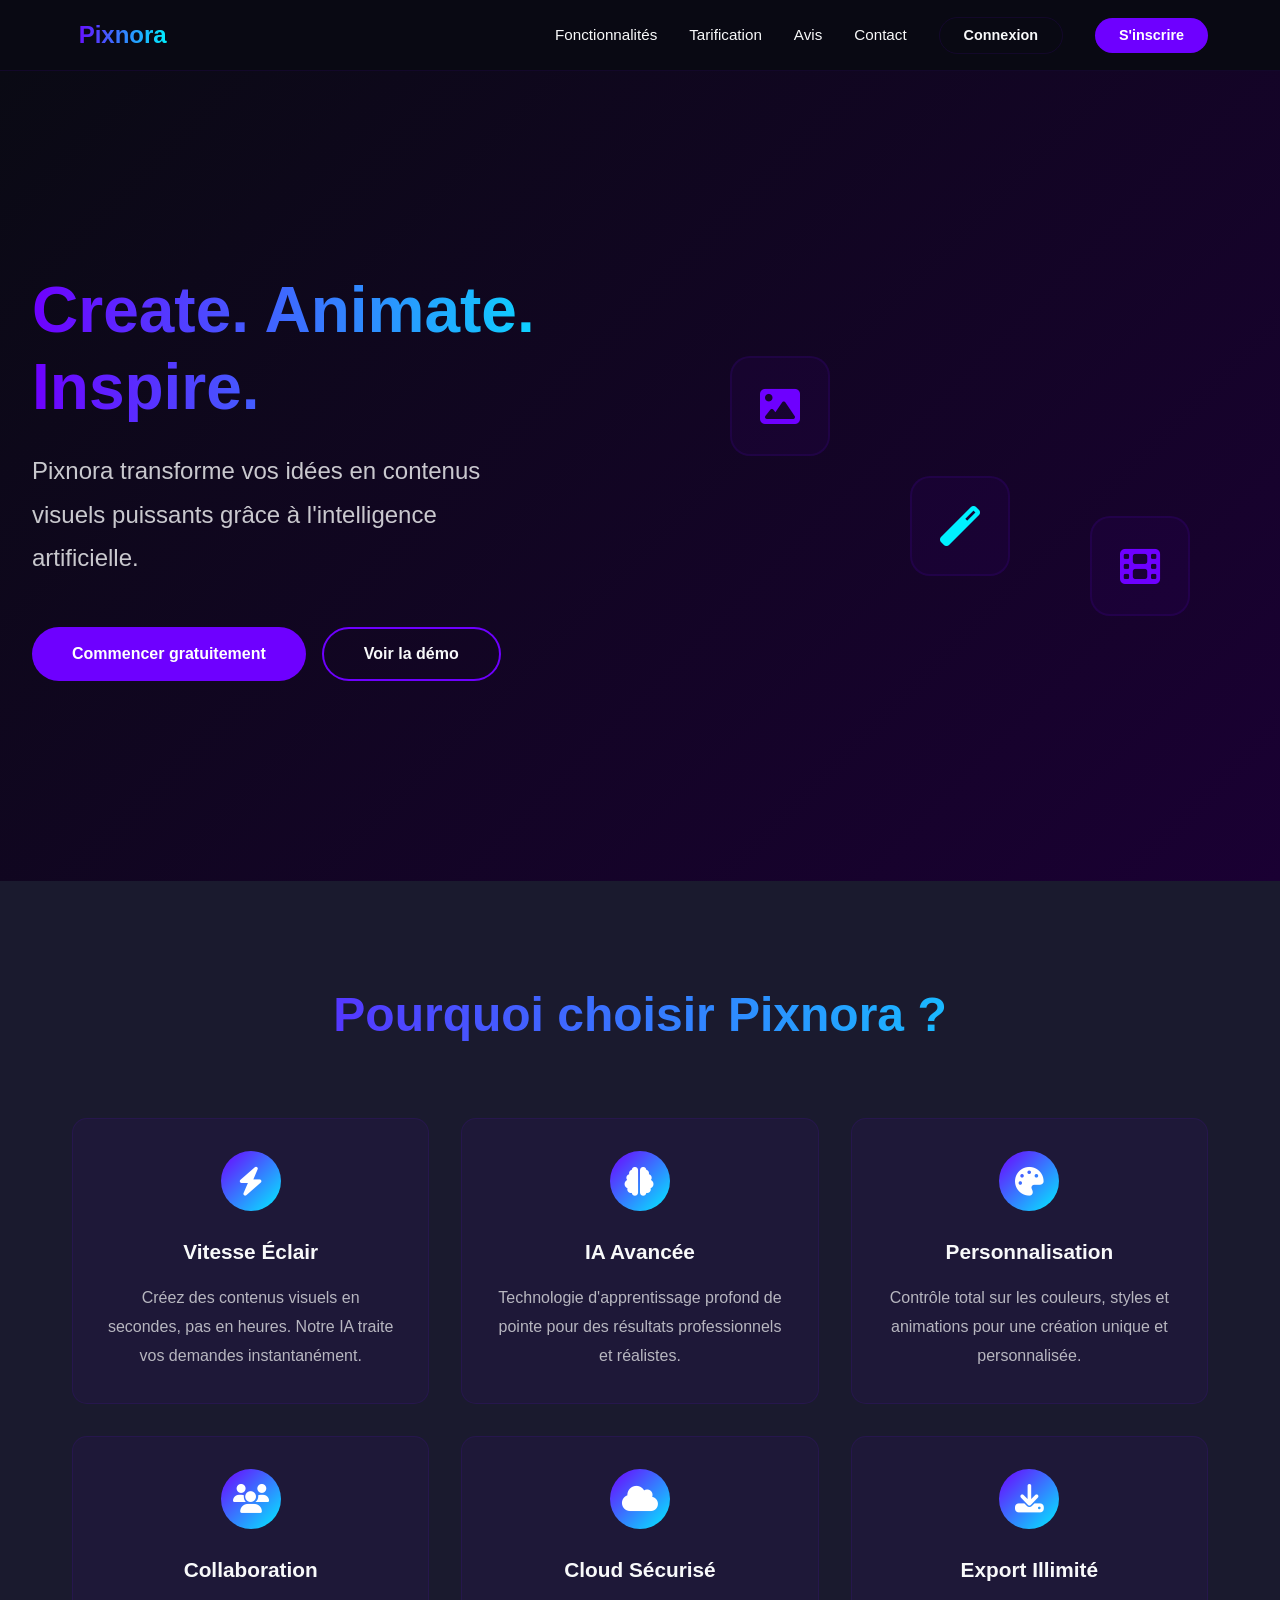
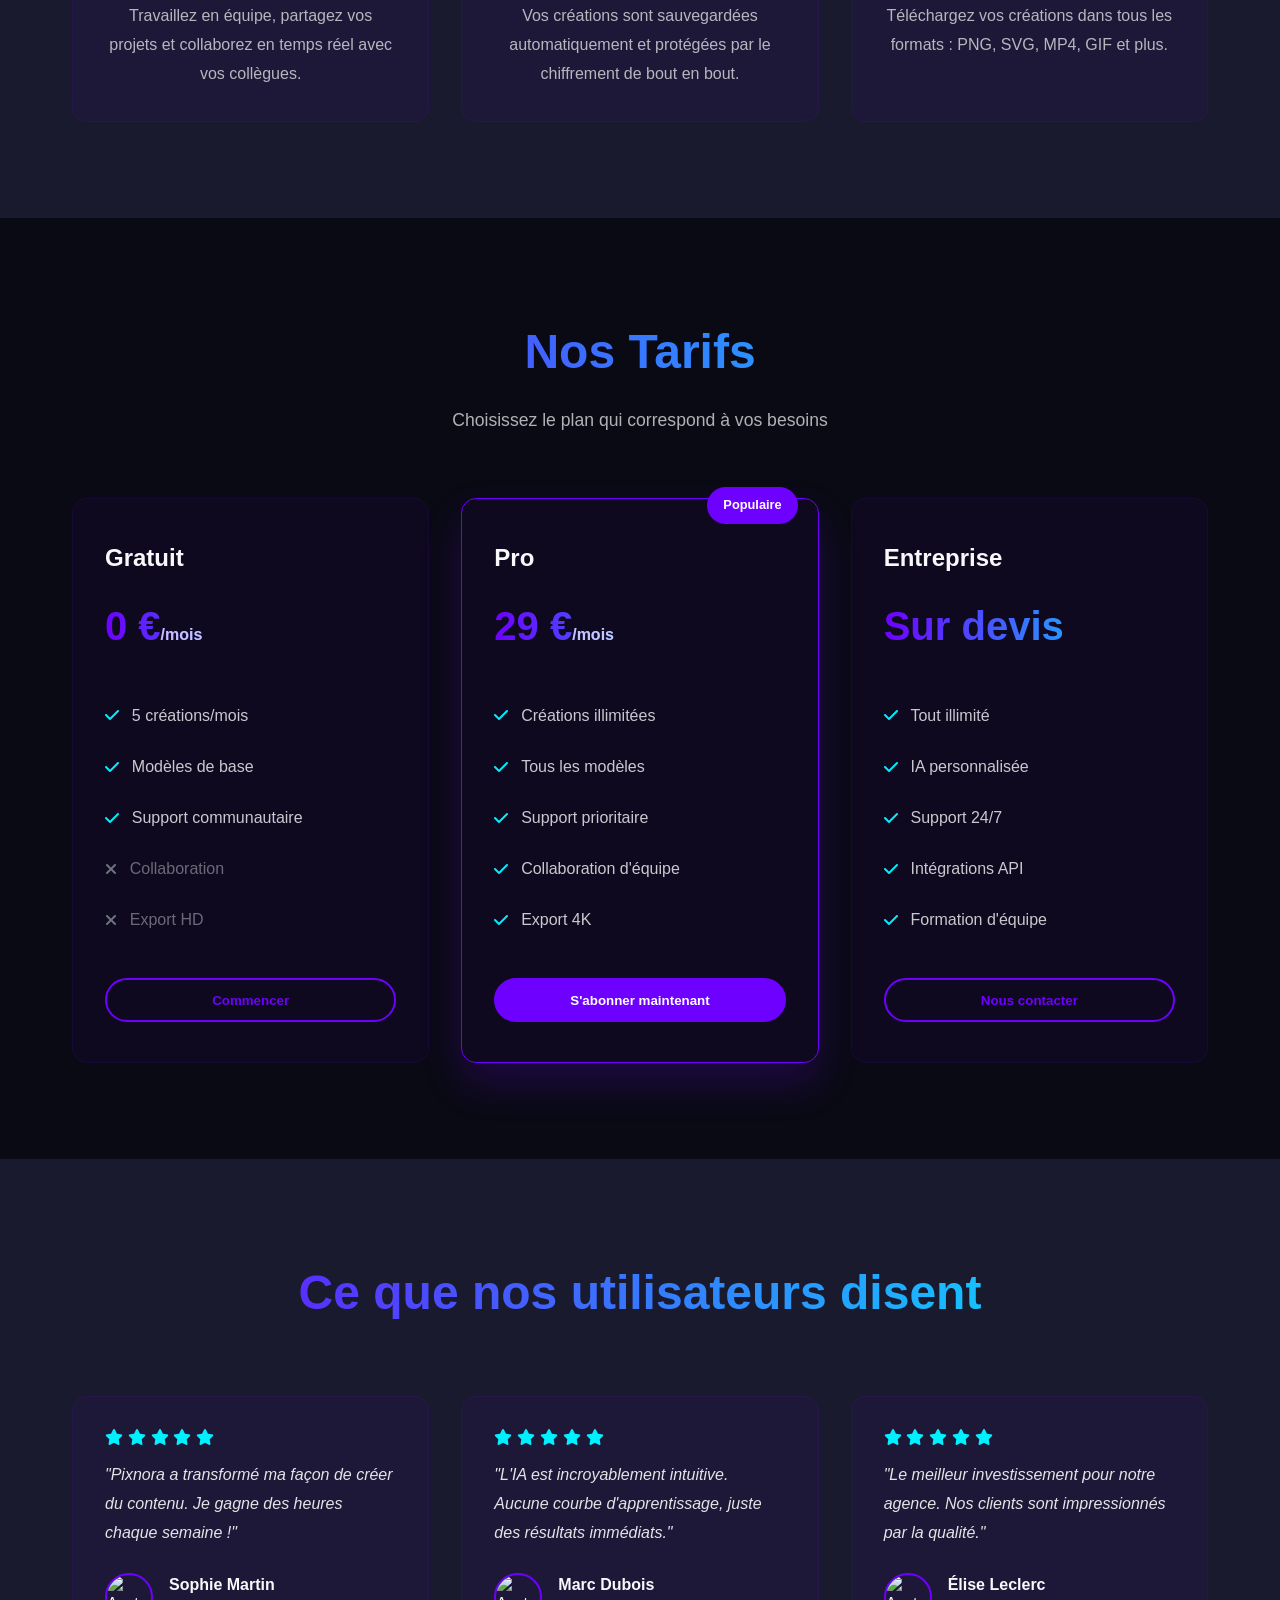
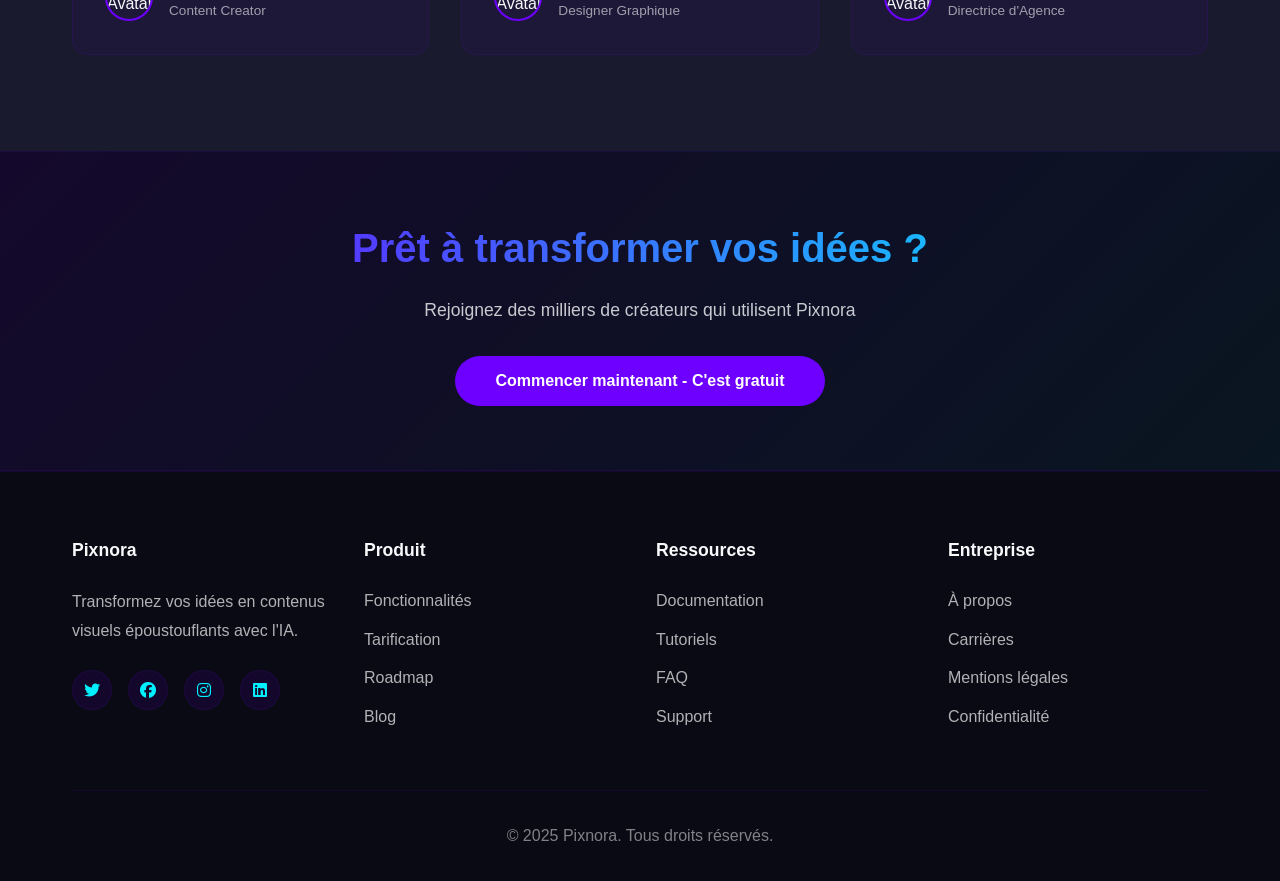
==== index.html @ b4a51927 "Initial commit: Pixnora landing page with full website" ====
<!DOCTYPE html>
<html lang="fr">
<head>
    <meta charset="UTF-8">
    <meta name="viewport" content="width=device-width, initial-scale=1.0">
    <title>Pixnora - Create. Animate. Inspire.</title>
    <link rel="stylesheet" href="styles.css">
    <link rel="stylesheet" href="https://cdnjs.cloudflare.com/ajax/libs/font-awesome/6.4.0/css/all.min.css">
</head>
<body>
    <!-- Navigation -->
    <nav class="navbar">
        <div class="nav-container">
            <div class="logo">
                <i class="fas fa-sparkles"></i> Pixnora
            </div>
            <div class="nav-menu" id="navMenu">
                <a href="#features" class="nav-link">Fonctionnalités</a>
                <a href="#pricing" class="nav-link">Tarification</a>
                <a href="#testimonials" class="nav-link">Avis</a>
                <a href="#contact" class="nav-link">Contact</a>
                <button class="nav-btn login-btn">Connexion</button>
                <button class="nav-btn signup-btn">S'inscrire</button>
            </div>
            <div class="hamburger" id="hamburger">
                <span></span>
                <span></span>
                <span></span>
            </div>
        </div>
    </nav>

    <!-- Hero Section -->
    <section class="hero">
        <div class="hero-content">
            <h1 class="hero-title">Create. Animate. Inspire.</h1>
            <p class="hero-subtitle">Pixnora transforme vos idées en contenus visuels puissants grâce à l'intelligence artificielle.</p>
            <div class="hero-buttons">
                <button class="cta-button primary-btn">Commencer gratuitement</button>
                <button class="cta-button secondary-btn">Voir la démo</button>
            </div>
        </div>
        <div class="hero-visual">
            <div class="floating-card card-1">
                <i class="fas fa-image"></i>
            </div>
            <div class="floating-card card-2">
                <i class="fas fa-magic"></i>
            </div>
            <div class="floating-card card-3">
                <i class="fas fa-film"></i>
            </div>
        </div>
    </section>

    <!-- Features Section -->
    <section class="features" id="features">
        <div class="container">
            <h2 class="section-title">Pourquoi choisir Pixnora ?</h2>
            <div class="features-grid">
                <div class="feature-card">
                    <div class="feature-icon">
                        <i class="fas fa-bolt"></i>
                    </div>
                    <h3>Vitesse Éclair</h3>
                    <p>Créez des contenus visuels en secondes, pas en heures. Notre IA traite vos demandes instantanément.</p>
                </div>
                <div class="feature-card">
                    <div class="feature-icon">
                        <i class="fas fa-brain"></i>
                    </div>
                    <h3>IA Avancée</h3>
                    <p>Technologie d'apprentissage profond de pointe pour des résultats professionnels et réalistes.</p>
                </div>
                <div class="feature-card">
                    <div class="feature-icon">
                        <i class="fas fa-palette"></i>
                    </div>
                    <h3>Personnalisation</h3>
                    <p>Contrôle total sur les couleurs, styles et animations pour une création unique et personnalisée.</p>
                </div>
                <div class="feature-card">
                    <div class="feature-icon">
                        <i class="fas fa-users"></i>
                    </div>
                    <h3>Collaboration</h3>
                    <p>Travaillez en équipe, partagez vos projets et collaborez en temps réel avec vos collègues.</p>
                </div>
                <div class="feature-card">
                    <div class="feature-icon">
                        <i class="fas fa-cloud"></i>
                    </div>
                    <h3>Cloud Sécurisé</h3>
                    <p>Vos créations sont sauvegardées automatiquement et protégées par le chiffrement de bout en bout.</p>
                </div>
                <div class="feature-card">
                    <div class="feature-icon">
                        <i class="fas fa-download"></i>
                    </div>
                    <h3>Export Illimité</h3>
                    <p>Téléchargez vos créations dans tous les formats : PNG, SVG, MP4, GIF et plus.</p>
                </div>
            </div>
        </div>
    </section>

    <!-- Pricing Section -->
    <section class="pricing" id="pricing">
        <div class="container">
            <h2 class="section-title">Nos Tarifs</h2>
            <p class="pricing-subtitle">Choisissez le plan qui correspond à vos besoins</p>
            <div class="pricing-grid">
                <div class="pricing-card">
                    <h3>Gratuit</h3>
                    <div class="price">0 €<span>/mois</span></div>
                    <ul class="pricing-features">
                        <li><i class="fas fa-check"></i> 5 créations/mois</li>
                        <li><i class="fas fa-check"></i> Modèles de base</li>
                        <li><i class="fas fa-check"></i> Support communautaire</li>
                        <li class="disabled"><i class="fas fa-times"></i> Collaboration</li>
                        <li class="disabled"><i class="fas fa-times"></i> Export HD</li>
                    </ul>
                    <button class="pricing-btn">Commencer</button>
                </div>
                <div class="pricing-card featured">
                    <div class="badge">Populaire</div>
                    <h3>Pro</h3>
                    <div class="price">29 €<span>/mois</span></div>
                    <ul class="pricing-features">
                        <li><i class="fas fa-check"></i> Créations illimitées</li>
                        <li><i class="fas fa-check"></i> Tous les modèles</li>
                        <li><i class="fas fa-check"></i> Support prioritaire</li>
                        <li><i class="fas fa-check"></i> Collaboration d'équipe</li>
                        <li><i class="fas fa-check"></i> Export 4K</li>
                    </ul>
                    <button class="pricing-btn primary-btn">S'abonner maintenant</button>
                </div>
                <div class="pricing-card">
                    <h3>Entreprise</h3>
                    <div class="price">Sur devis</div>
                    <ul class="pricing-features">
                        <li><i class="fas fa-check"></i> Tout illimité</li>
                        <li><i class="fas fa-check"></i> IA personnalisée</li>
                        <li><i class="fas fa-check"></i> Support 24/7</li>
                        <li><i class="fas fa-check"></i> Intégrations API</li>
                        <li><i class="fas fa-check"></i> Formation d'équipe</li>
                    </ul>
                    <button class="pricing-btn">Nous contacter</button>
                </div>
            </div>
        </div>
    </section>

    <!-- Testimonials Section -->
    <section class="testimonials" id="testimonials">
        <div class="container">
            <h2 class="section-title">Ce que nos utilisateurs disent</h2>
            <div class="testimonials-grid">
                <div class="testimonial-card">
                    <div class="stars">
                        <i class="fas fa-star"></i>
                        <i class="fas fa-star"></i>
                        <i class="fas fa-star"></i>
                        <i class="fas fa-star"></i>
                        <i class="fas fa-star"></i>
                    </div>
                    <p class="testimonial-text">"Pixnora a transformé ma façon de créer du contenu. Je gagne des heures chaque semaine !"</p>
                    <div class="testimonial-author">
                        <img src="https://i.pravatar.cc/48?img=1" alt="Avatar">
                        <div>
                            <p class="author-name">Sophie Martin</p>
                            <p class="author-role">Content Creator</p>
                        </div>
                    </div>
                </div>
                <div class="testimonial-card">
                    <div class="stars">
                        <i class="fas fa-star"></i>
                        <i class="fas fa-star"></i>
                        <i class="fas fa-star"></i>
                        <i class="fas fa-star"></i>
                        <i class="fas fa-star"></i>
                    </div>
                    <p class="testimonial-text">"L'IA est incroyablement intuitive. Aucune courbe d'apprentissage, juste des résultats immédiats."</p>
                    <div class="testimonial-author">
                        <img src="https://i.pravatar.cc/48?img=2" alt="Avatar">
                        <div>
                            <p class="author-name">Marc Dubois</p>
                            <p class="author-role">Designer Graphique</p>
                        </div>
                    </div>
                </div>
                <div class="testimonial-card">
                    <div class="stars">
                        <i class="fas fa-star"></i>
                        <i class="fas fa-star"></i>
                        <i class="fas fa-star"></i>
                        <i class="fas fa-star"></i>
                        <i class="fas fa-star"></i>
                    </div>
                    <p class="testimonial-text">"Le meilleur investissement pour notre agence. Nos clients sont impressionnés par la qualité."</p>
                    <div class="testimonial-author">
                        <img src="https://i.pravatar.cc/48?img=3" alt="Avatar">
                        <div>
                            <p class="author-name">Élise Leclerc</p>
                            <p class="author-role">Directrice d'Agence</p>
                        </div>
                    </div>
                </div>
            </div>
        </div>
    </section>

    <!-- CTA Section -->
    <section class="cta-section">
        <div class="container">
            <h2>Prêt à transformer vos idées ?</h2>
            <p>Rejoignez des milliers de créateurs qui utilisent Pixnora</p>
            <button class="cta-button primary-btn">Commencer maintenant - C'est gratuit</button>
        </div>
    </section>

    <!-- Footer -->
    <footer class="footer" id="contact">
        <div class="container">
            <div class="footer-grid">
                <div class="footer-section">
                    <h4>Pixnora</h4>
                    <p>Transformez vos idées en contenus visuels époustouflants avec l'IA.</p>
                    <div class="social-links">
                        <a href="#"><i class="fab fa-twitter"></i></a>
                        <a href="#"><i class="fab fa-facebook"></i></a>
                        <a href="#"><i class="fab fa-instagram"></i></a>
                        <a href="#"><i class="fab fa-linkedin"></i></a>
                    </div>
                </div>
                <div class="footer-section">
                    <h4>Produit</h4>
                    <ul>
                        <li><a href="#">Fonctionnalités</a></li>
                        <li><a href="#">Tarification</a></li>
                        <li><a href="#">Roadmap</a></li>
                        <li><a href="#">Blog</a></li>
                    </ul>
                </div>
                <div class="footer-section">
                    <h4>Ressources</h4>
                    <ul>
                        <li><a href="#">Documentation</a></li>
                        <li><a href="#">Tutoriels</a></li>
                        <li><a href="#">FAQ</a></li>
                        <li><a href="#">Support</a></li>
                    </ul>
                </div>
                <div class="footer-section">
                    <h4>Entreprise</h4>
                    <ul>
                        <li><a href="#">À propos</a></li>
                        <li><a href="#">Carrières</a></li>
                        <li><a href="#">Mentions légales</a></li>
                        <li><a href="#">Confidentialité</a></li>
                    </ul>
                </div>
            </div>
            <div class="footer-bottom">
                <p>&copy; 2025 Pixnora. Tous droits réservés.</p>
            </div>
        </div>
    </footer>

    <script src="script.js"></script>
</body>
</html>
---- styles.css ----
:root {
    --primary: #6e00ff;
    --secondary: #00f0ff;
    --dark: #0a0a14;
    --dark-light: #1a1a2e;
    --light: #f8f9fa;
    --gray: #6c757d;
    --border: rgba(110, 0, 255, 0.1);
    --transition: all 0.3s ease;
}

* {
    margin: 0;
    padding: 0;
    box-sizing: border-box;
}

body {
    font-family: 'Inter', -apple-system, BlinkMacSystemFont, 'Segoe UI', sans-serif;
    background-color: var(--dark);
    color: var(--light);
    line-height: 1.6;
    overflow-x: hidden;
}

.container {
    max-width: 1200px;
    margin: 0 auto;
    padding: 0 2rem;
}

/* Navigation */
.navbar {
    background: rgba(10, 10, 20, 0.95);
    backdrop-filter: blur(10px);
    border-bottom: 1px solid var(--border);
    position: sticky;
    top: 0;
    z-index: 1000;
    padding: 1rem 0;
}

.nav-container {
    max-width: 1200px;
    margin: 0 auto;
    padding: 0 2rem;
    display: flex;
    justify-content: space-between;
    align-items: center;
}

.logo {
    font-size: 1.5rem;
    font-weight: 700;
    background: linear-gradient(90deg, var(--primary), var(--secondary));
    -webkit-background-clip: text;
    background-clip: text;
    color: transparent;
    cursor: pointer;
}

.nav-menu {
    display: flex;
    gap: 2rem;
    align-items: center;
}

.nav-link {
    color: var(--light);
    text-decoration: none;
    transition: var(--transition);
    font-size: 0.95rem;
}

.nav-link:hover {
    color: var(--secondary);
}

.nav-btn {
    padding: 0.6rem 1.5rem;
    border: none;
    border-radius: 25px;
    font-weight: 600;
    cursor: pointer;
    transition: var(--transition);
    font-size: 0.9rem;
}

.login-btn {
    background: transparent;
    color: var(--light);
    border: 1px solid var(--border);
}

.login-btn:hover {
    border-color: var(--primary);
    color: var(--primary);
}

.signup-btn {
    background: var(--primary);
    color: white;
}

.signup-btn:hover {
    transform: translateY(-2px);
    box-shadow: 0 5px 15px rgba(110, 0, 255, 0.3);
}

.hamburger {
    display: none;
    flex-direction: column;
    cursor: pointer;
}

.hamburger span {
    width: 25px;
    height: 3px;
    background: var(--light);
    margin: 5px 0;
    transition: var(--transition);
    border-radius: 2px;
}

/* Hero Section */
.hero {
    background: linear-gradient(135deg, var(--dark) 0%, #1a0033 100%);
    padding: 8rem 2rem;
    display: flex;
    align-items: center;
    justify-content: space-between;
    gap: 4rem;
    min-height: 90vh;
    position: relative;
    overflow: hidden;
}

.hero-content {
    flex: 1;
    z-index: 10;
}

.hero-title {
    font-size: clamp(2.5rem, 8vw, 4rem);
    background: linear-gradient(90deg, var(--primary), var(--secondary));
    -webkit-background-clip: text;
    background-clip: text;
    color: transparent;
    margin-bottom: 1.5rem;
    font-weight: 800;
    line-height: 1.2;
}

.hero-subtitle {
    font-size: clamp(1.1rem, 2vw, 1.5rem);
    color: rgba(248, 249, 250, 0.8);
    max-width: 500px;
    margin-bottom: 3rem;
    line-height: 1.8;
}

.hero-buttons {
    display: flex;
    gap: 1rem;
    flex-wrap: wrap;
}

.cta-button {
    padding: 1rem 2.5rem;
    font-size: 1rem;
    border-radius: 50px;
    cursor: pointer;
    font-weight: 600;
    transition: var(--transition);
    border: none;
    white-space: nowrap;
}

.primary-btn {
    background: var(--primary);
    color: white;
}

.primary-btn:hover {
    transform: translateY(-3px);
    box-shadow: 0 10px 30px rgba(110, 0, 255, 0.4);
}

.secondary-btn {
    background: transparent;
    color: var(--light);
    border: 2px solid var(--primary);
}

.secondary-btn:hover {
    background: var(--primary);
    transform: translateY(-3px);
}

.hero-visual {
    flex: 1;
    position: relative;
    height: 400px;
    display: flex;
    align-items: center;
    justify-content: center;
}

.floating-card {
    position: absolute;
    width: 100px;
    height: 100px;
    border: 2px solid var(--border);
    border-radius: 20px;
    display: flex;
    align-items: center;
    justify-content: center;
    font-size: 2.5rem;
    background: rgba(110, 0, 255, 0.05);
    animation: float 4s ease-in-out infinite;
}

.card-1 {
    color: var(--primary);
    animation-delay: 0s;
    top: 20%;
    left: 10%;
}

.card-2 {
    color: var(--secondary);
    animation-delay: 1s;
    top: 50%;
    left: 50%;
    transform: translateX(-50%);
}

.card-3 {
    color: var(--primary);
    animation-delay: 2s;
    top: 60%;
    right: 10%;
}

@keyframes float {
    0%, 100% { transform: translateY(0px); }
    50% { transform: translateY(-20px); }
}

/* Features Section */
.features {
    padding: 6rem 2rem;
    background: var(--dark-light);
}

.section-title {
    font-size: clamp(2rem, 5vw, 3rem);
    text-align: center;
    margin-bottom: 1rem;
    background: linear-gradient(90deg, var(--primary), var(--secondary));
    -webkit-background-clip: text;
    background-clip: text;
    color: transparent;
    font-weight: 700;
}

.features-grid {
    display: grid;
    grid-template-columns: repeat(auto-fit, minmax(300px, 1fr));
    gap: 2rem;
    margin-top: 4rem;
}

.feature-card {
    background: rgba(110, 0, 255, 0.05);
    border: 1px solid var(--border);
    padding: 2rem;
    border-radius: 15px;
    transition: var(--transition);
    text-align: center;
}

.feature-card:hover {
    border-color: var(--primary);
    transform: translateY(-5px);
    box-shadow: 0 10px 30px rgba(110, 0, 255, 0.1);
}

.feature-icon {
    width: 60px;
    height: 60px;
    background: linear-gradient(135deg, var(--primary), var(--secondary));
    border-radius: 50%;
    display: flex;
    align-items: center;
    justify-content: center;
    font-size: 1.8rem;
    color: white;
    margin: 0 auto 1.5rem;
}

.feature-card h3 {
    font-size: 1.3rem;
    margin-bottom: 1rem;
    color: var(--light);
}

.feature-card p {
    color: rgba(248, 249, 250, 0.7);
    line-height: 1.8;
}

/* Pricing Section */
.pricing {
    padding: 6rem 2rem;
    background: var(--dark);
}

.pricing-subtitle {
    text-align: center;
    color: rgba(248, 249, 250, 0.7);
    font-size: 1.1rem;
    margin-bottom: 4rem;
}

.pricing-grid {
    display: grid;
    grid-template-columns: repeat(auto-fit, minmax(300px, 1fr));
    gap: 2rem;
    margin-top: 4rem;
}

.pricing-card {
    background: rgba(110, 0, 255, 0.05);
    border: 1px solid var(--border);
    padding: 2.5rem 2rem;
    border-radius: 15px;
    transition: var(--transition);
    position: relative;
    display: flex;
    flex-direction: column;
}

.pricing-card.featured {
    border-color: var(--primary);
    transform: scale(1.05);
    box-shadow: 0 20px 40px rgba(110, 0, 255, 0.2);
}

.badge {
    position: absolute;
    top: -12px;
    right: 20px;
    background: var(--primary);
    color: white;
    padding: 0.5rem 1rem;
    border-radius: 20px;
    font-size: 0.8rem;
    font-weight: 600;
}

.pricing-card h3 {
    font-size: 1.5rem;
    margin-bottom: 1rem;
    color: var(--light);
}

.price {
    font-size: 2.5rem;
    font-weight: 700;
    background: linear-gradient(90deg, var(--primary), var(--secondary));
    -webkit-background-clip: text;
    background-clip: text;
    color: transparent;
    margin-bottom: 2rem;
}

.price span {
    font-size: 1rem;
    color: rgba(248, 249, 250, 0.7);
}

.pricing-features {
    list-style: none;
    margin-bottom: 2rem;
    flex-grow: 1;
}

.pricing-features li {
    padding: 0.8rem 0;
    color: rgba(248, 249, 250, 0.8);
    display: flex;
    align-items: center;
    gap: 0.8rem;
}

.pricing-features li i {
    color: var(--secondary);
}

.pricing-features li.disabled {
    color: rgba(248, 249, 250, 0.4);
}

.pricing-features li.disabled i {
    color: var(--gray);
}

.pricing-btn {
    padding: 0.8rem 2rem;
    border: 2px solid var(--primary);
    background: transparent;
    color: var(--primary);
    border-radius: 50px;
    font-weight: 600;
    cursor: pointer;
    transition: var(--transition);
}

.pricing-btn:hover {
    background: var(--primary);
    color: white;
}

.pricing-card.featured .pricing-btn {
    background: var(--primary);
    color: white;
    border-color: var(--primary);
}

.pricing-card.featured .pricing-btn:hover {
    box-shadow: 0 10px 30px rgba(110, 0, 255, 0.4);
}

/* Testimonials Section */
.testimonials {
    padding: 6rem 2rem;
    background: var(--dark-light);
}

.testimonials-grid {
    display: grid;
    grid-template-columns: repeat(auto-fit, minmax(300px, 1fr));
    gap: 2rem;
    margin-top: 4rem;
}

.testimonial-card {
    background: rgba(110, 0, 255, 0.05);
    border: 1px solid var(--border);
    padding: 2rem;
    border-radius: 15px;
    transition: var(--transition);
}

.testimonial-card:hover {
    border-color: var(--primary);
    transform: translateY(-5px);
}

.stars {
    display: flex;
    gap: 0.3rem;
    margin-bottom: 1rem;
    color: var(--secondary);
}

.testimonial-text {
    color: rgba(248, 249, 250, 0.9);
    font-size: 1rem;
    margin-bottom: 1.5rem;
    font-style: italic;
    line-height: 1.8;
}

.testimonial-author {
    display: flex;
    align-items: center;
    gap: 1rem;
}

.testimonial-author img {
    width: 48px;
    height: 48px;
    border-radius: 50%;
    border: 2px solid var(--primary);
}

.author-name {
    font-weight: 600;
    color: var(--light);
    margin-bottom: 0.2rem;
}

.author-role {
    font-size: 0.85rem;
    color: rgba(248, 249, 250, 0.6);
}

/* CTA Section */
.cta-section {
    padding: 4rem 2rem;
    background: linear-gradient(135deg, rgba(110, 0, 255, 0.1), rgba(0, 240, 255, 0.05));
    border-top: 1px solid var(--border);
    border-bottom: 1px solid var(--border);
    text-align: center;
}

.cta-section h2 {
    font-size: 2.5rem;
    margin-bottom: 1rem;
    background: linear-gradient(90deg, var(--primary), var(--secondary));
    -webkit-background-clip: text;
    background-clip: text;
    color: transparent;
}

.cta-section p {
    font-size: 1.1rem;
    color: rgba(248, 249, 250, 0.8);
    margin-bottom: 2rem;
}

/* Footer */
.footer {
    background: rgba(10, 10, 20, 0.5);
    border-top: 1px solid var(--border);
    padding: 4rem 2rem 2rem;
}

.footer-grid {
    display: grid;
    grid-template-columns: repeat(auto-fit, minmax(250px, 1fr));
    gap: 2rem;
    margin-bottom: 3rem;
}

.footer-section h4 {
    font-size: 1.1rem;
    margin-bottom: 1.5rem;
    color: var(--light);
}

.footer-section p {
    color: rgba(248, 249, 250, 0.7);
    line-height: 1.8;
    margin-bottom: 1rem;
}

.footer-section ul {
    list-style: none;
}

.footer-section ul li {
    margin-bottom: 0.8rem;
}

.footer-section a {
    color: rgba(248, 249, 250, 0.7);
    text-decoration: none;
    transition: var(--transition);
}

.footer-section a:hover {
    color: var(--secondary);
}

.social-links {
    display: flex;
    gap: 1rem;
    margin-top: 1.5rem;
}

.social-links a {
    width: 40px;
    height: 40px;
    background: rgba(110, 0, 255, 0.1);
    border: 1px solid var(--border);
    border-radius: 50%;
    display: flex;
    align-items: center;
    justify-content: center;
    color: var(--secondary);
}

.social-links a:hover {
    background: var(--primary);
    color: white;
    border-color: var(--primary);
}

.footer-bottom {
    padding-top: 2rem;
    border-top: 1px solid var(--border);
    text-align: center;
    color: rgba(248, 249, 250, 0.5);
}

/* Responsive Design */
@media (max-width: 768px) {
    .nav-menu {
        position: absolute;
        top: 70px;
        left: 0;
        flex-direction: column;
        background: rgba(10, 10, 20, 0.98);
        width: 100%;
        text-align: center;
        display: none;
        gap: 1rem;
        padding: 2rem 0;
        border-bottom: 1px solid var(--border);
    }

    .nav-menu.active {
        display: flex;
    }

    .hamburger {
        display: flex;
    }

    .hero {
        flex-direction: column;
        padding: 4rem 2rem;
        gap: 2rem;
    }

    .hero-visual {
        display: none;
    }

    .hero-title {
        font-size: 2rem;
    }

    .hero-subtitle {
        font-size: 1rem;
    }

    .hero-buttons {
        flex-direction: column;
    }

    .cta-button {
        width: 100%;
    }

    .features-grid,
    .pricing-grid,
    .testimonials-grid {
        grid-template-columns: 1fr;
    }

    .pricing-card.featured {
        transform: scale(1);
    }

    .section-title {
        font-size: 1.8rem;
    }

    .cta-section h2 {
        font-size: 1.8rem;
    }
}

@media (max-width: 480px) {
    .nav-menu {
        gap: 0.5rem;
        padding: 1rem 0;
    }

    .nav-link {
        font-size: 0.85rem;
    }

    .nav-btn {
        padding: 0.5rem 1rem;
        font-size: 0.8rem;
    }

    .hero {
        padding: 3rem 1.5rem;
    }

    .hero-title {
        font-size: 1.5rem;
    }

    .hero-subtitle {
        font-size: 0.9rem;
    }

    .cta-button {
        padding: 0.8rem 1.5rem;
        font-size: 0.9rem;
    }

    .section-title {
        font-size: 1.5rem;
    }

    .feature-card,
    .pricing-card,
    .testimonial-card {
        padding: 1.5rem;
    }
}
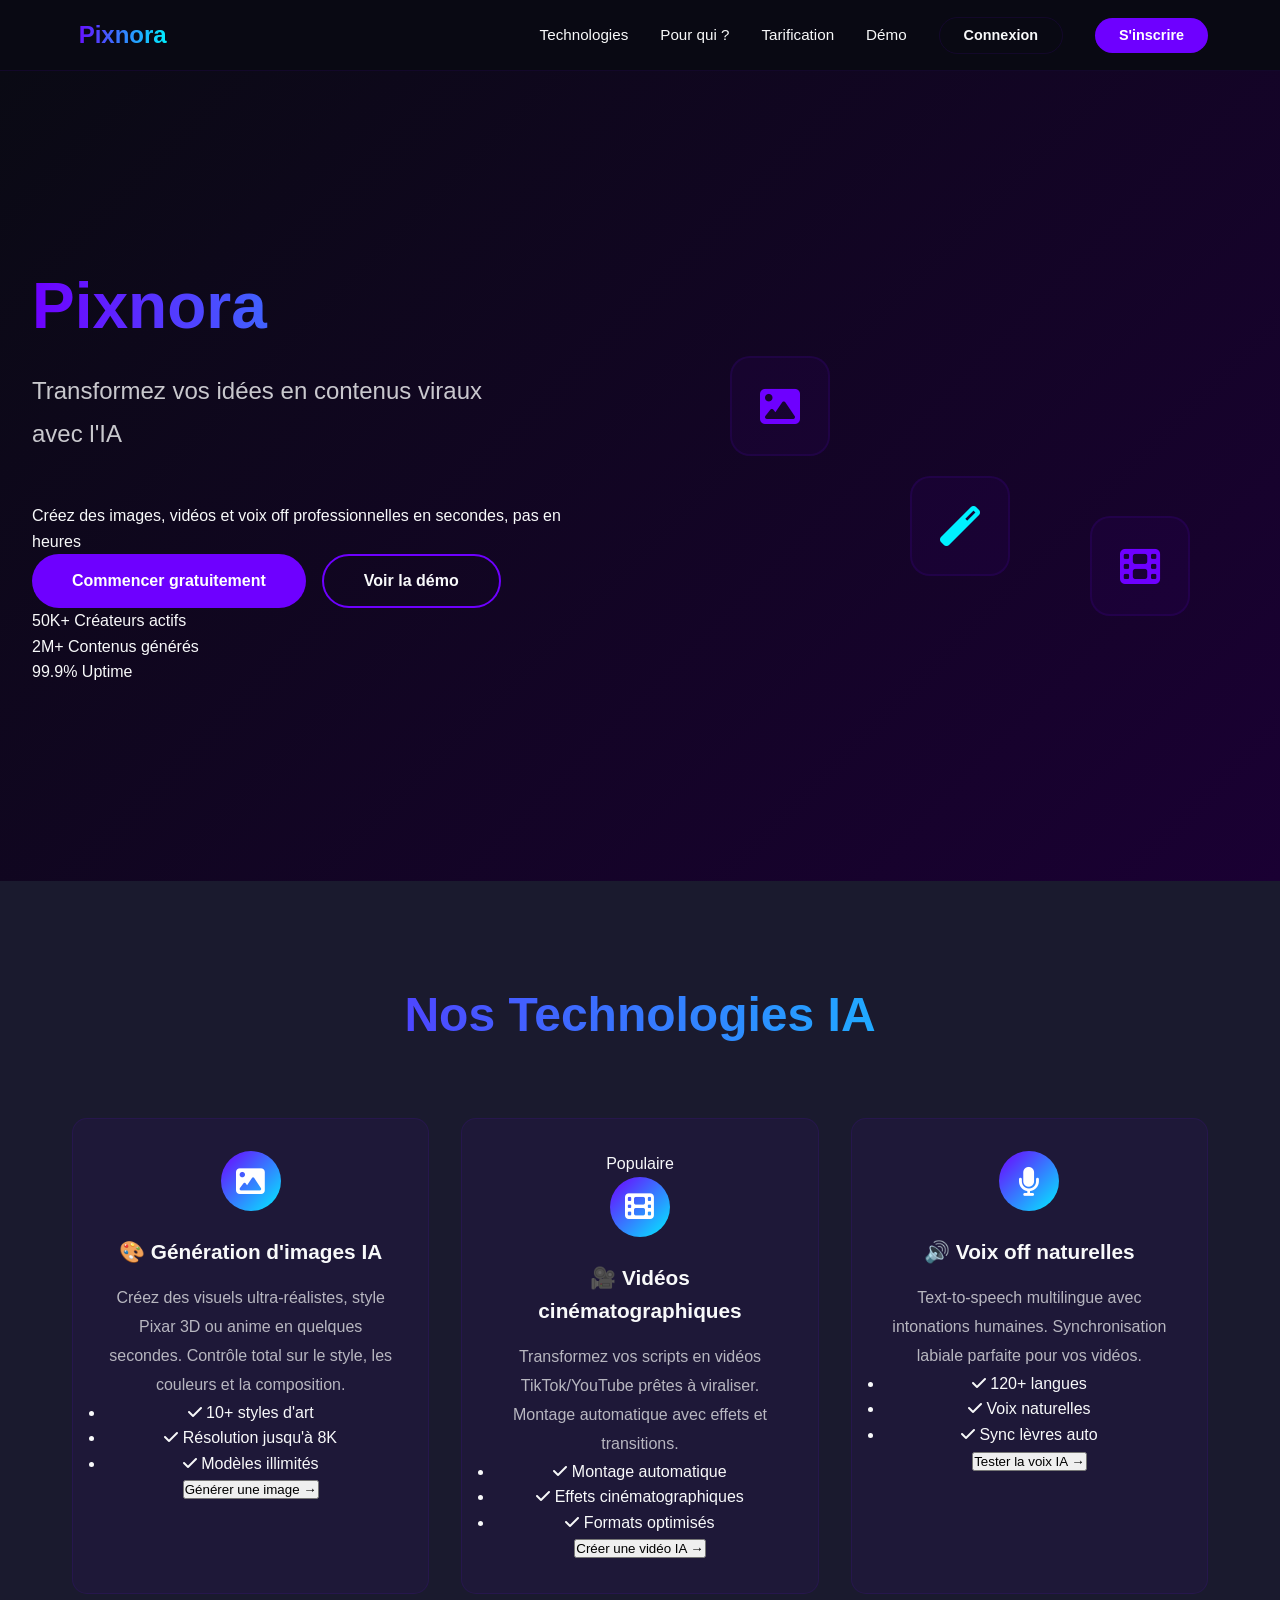
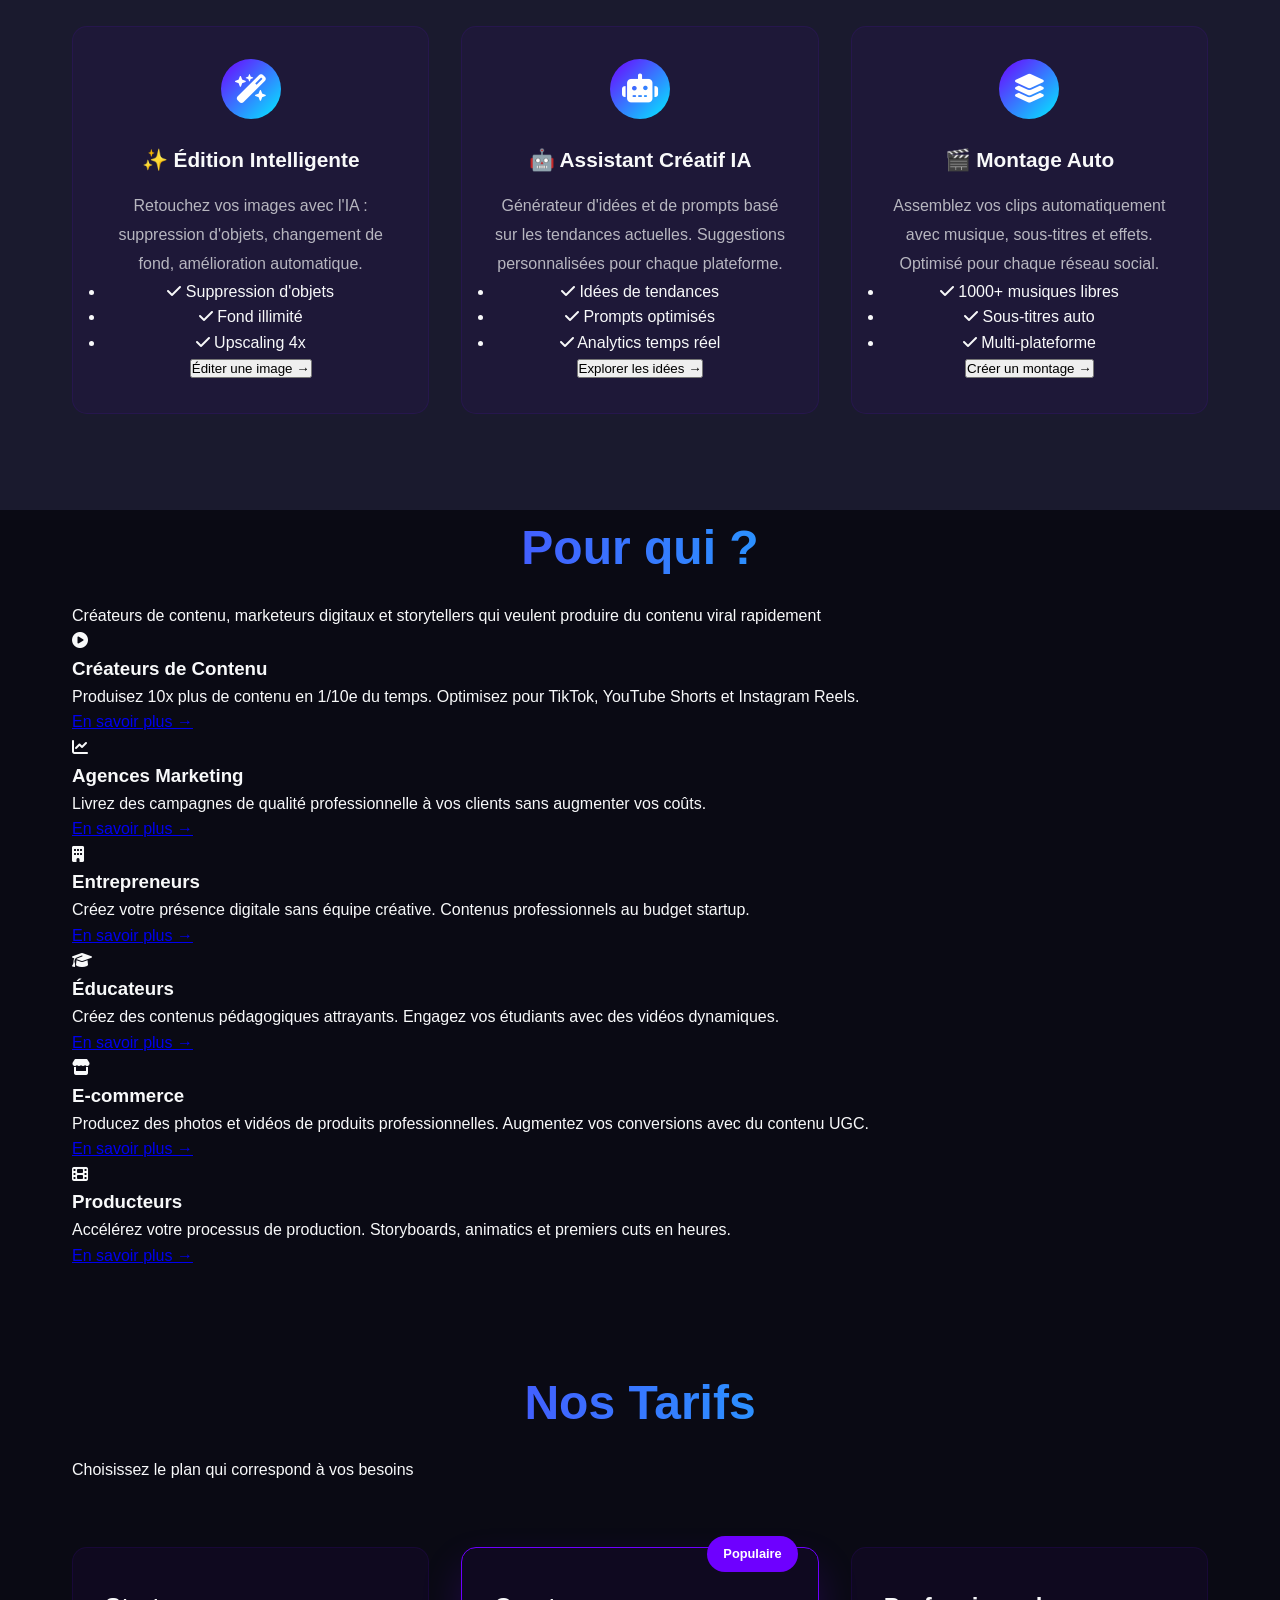
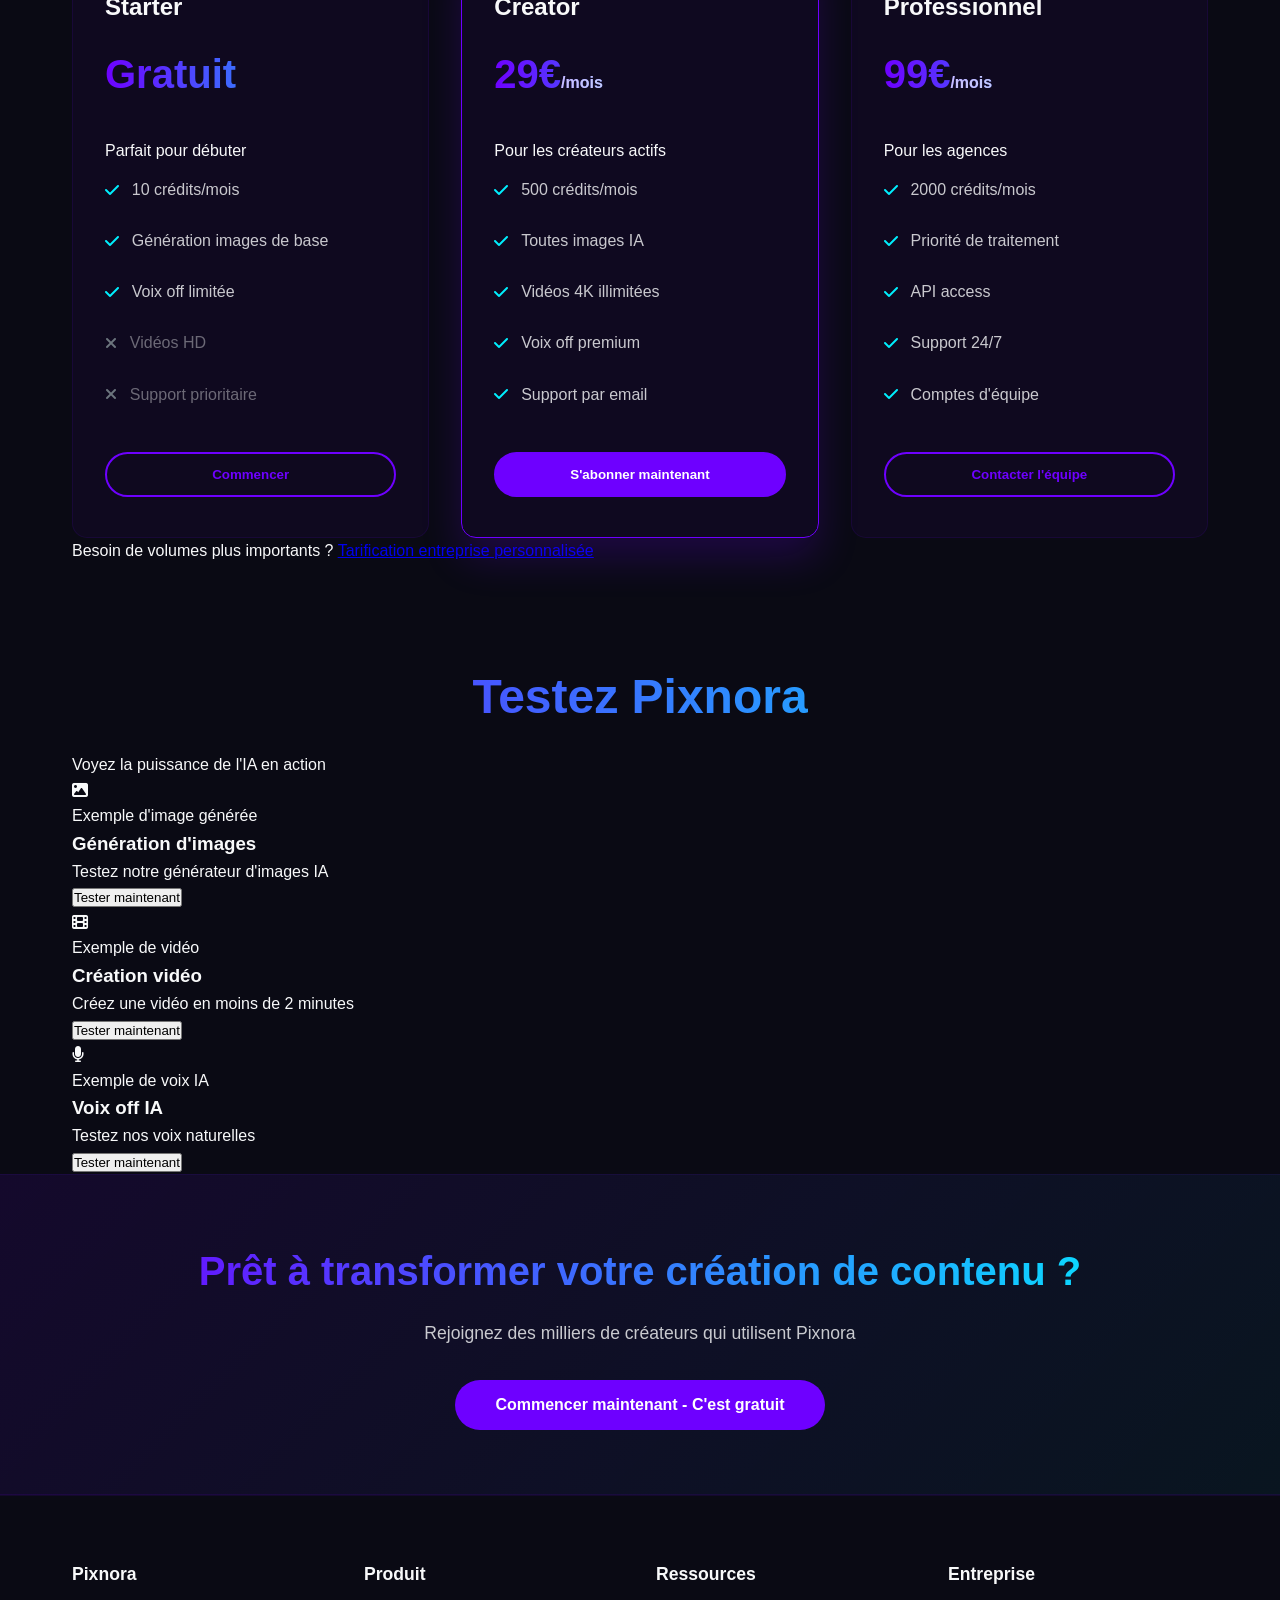
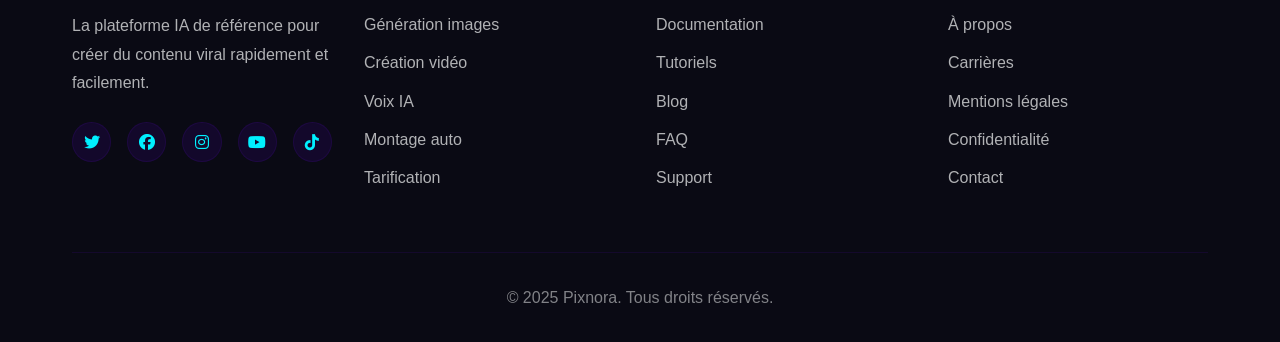
==== commit 95ce434a: "Update: Pixnora platform focused on AI content creation - enhanced version" ====
--- a/index.html
+++ b/index.html
@@ -3,7 +3,7 @@
 <head>
     <meta charset="UTF-8">
     <meta name="viewport" content="width=device-width, initial-scale=1.0">
-    <title>Pixnora - Create. Animate. Inspire.</title>
+    <title>Pixnora - Plateforme IA de création de contenus viraux</title>
     <link rel="stylesheet" href="styles.css">
     <link rel="stylesheet" href="https://cdnjs.cloudflare.com/ajax/libs/font-awesome/6.4.0/css/all.min.css">
 </head>
@@ -15,10 +15,10 @@
                 <i class="fas fa-sparkles"></i> Pixnora
             </div>
             <div class="nav-menu" id="navMenu">
-                <a href="#features" class="nav-link">Fonctionnalités</a>
+                <a href="#features" class="nav-link">Technologies</a>
+                <a href="#use-cases" class="nav-link">Pour qui ?</a>
                 <a href="#pricing" class="nav-link">Tarification</a>
-                <a href="#testimonials" class="nav-link">Avis</a>
-                <a href="#contact" class="nav-link">Contact</a>
+                <a href="#demo" class="nav-link">Démo</a>
                 <button class="nav-btn login-btn">Connexion</button>
                 <button class="nav-btn signup-btn">S'inscrire</button>
             </div>
@@ -33,12 +33,31 @@
     <!-- Hero Section -->
     <section class="hero">
         <div class="hero-content">
-            <h1 class="hero-title">Create. Animate. Inspire.</h1>
-            <p class="hero-subtitle">Pixnora transforme vos idées en contenus visuels puissants grâce à l'intelligence artificielle.</p>
+            <h1 class="hero-title">Pixnora</h1>
+            <p class="hero-subtitle">
+                Transformez vos idées en contenus viraux avec l'IA
+            </p>
+            <div class="hero-description">
+                Créez des images, vidéos et voix off professionnelles en secondes, pas en heures
+            </div>
             <div class="hero-buttons">
                 <button class="cta-button primary-btn">Commencer gratuitement</button>
                 <button class="cta-button secondary-btn">Voir la démo</button>
             </div>
+            <div class="hero-stats">
+                <div class="stat">
+                    <span class="stat-number">50K+</span>
+                    <span class="stat-label">Créateurs actifs</span>
+                </div>
+                <div class="stat">
+                    <span class="stat-number">2M+</span>
+                    <span class="stat-label">Contenus générés</span>
+                </div>
+                <div class="stat">
+                    <span class="stat-number">99.9%</span>
+                    <span class="stat-label">Uptime</span>
+                </div>
+            </div>
         </div>
         <div class="hero-visual">
             <div class="floating-card card-1">
@@ -56,49 +75,161 @@
     <!-- Features Section -->
     <section class="features" id="features">
         <div class="container">
-            <h2 class="section-title">Pourquoi choisir Pixnora ?</h2>
+            <h2 class="section-title">Nos Technologies IA</h2>
             <div class="features-grid">
+                <!-- Carte 1 -->
                 <div class="feature-card">
                     <div class="feature-icon">
-                        <i class="fas fa-bolt"></i>
-                    </div>
-                    <h3>Vitesse Éclair</h3>
-                    <p>Créez des contenus visuels en secondes, pas en heures. Notre IA traite vos demandes instantanément.</p>
-                </div>
+                        <i class="fas fa-image"></i>
+                    </div>
+                    <h3>🎨 Génération d'images IA</h3>
+                    <p>Créez des visuels ultra-réalistes, style Pixar 3D ou anime en quelques secondes. Contrôle total sur le style, les couleurs et la composition.</p>
+                    <ul class="feature-list">
+                        <li><i class="fas fa-check"></i> 10+ styles d'art</li>
+                        <li><i class="fas fa-check"></i> Résolution jusqu'à 8K</li>
+                        <li><i class="fas fa-check"></i> Modèles illimités</li>
+                    </ul>
+                    <button class="feature-btn">Générer une image →</button>
+                </div>
+                
+                <!-- Carte 2 -->
+                <div class="feature-card featured">
+                    <div class="badge-popular">Populaire</div>
+                    <div class="feature-icon">
+                        <i class="fas fa-film"></i>
+                    </div>
+                    <h3>🎥 Vidéos cinématographiques</h3>
+                    <p>Transformez vos scripts en vidéos TikTok/YouTube prêtes à viraliser. Montage automatique avec effets et transitions.</p>
+                    <ul class="feature-list">
+                        <li><i class="fas fa-check"></i> Montage automatique</li>
+                        <li><i class="fas fa-check"></i> Effets cinématographiques</li>
+                        <li><i class="fas fa-check"></i> Formats optimisés</li>
+                    </ul>
+                    <button class="feature-btn primary">Créer une vidéo IA →</button>
+                </div>
+                
+                <!-- Carte 3 -->
                 <div class="feature-card">
                     <div class="feature-icon">
-                        <i class="fas fa-brain"></i>
-                    </div>
-                    <h3>IA Avancée</h3>
-                    <p>Technologie d'apprentissage profond de pointe pour des résultats professionnels et réalistes.</p>
-                </div>
+                        <i class="fas fa-microphone"></i>
+                    </div>
+                    <h3>🔊 Voix off naturelles</h3>
+                    <p>Text-to-speech multilingue avec intonations humaines. Synchronisation labiale parfaite pour vos vidéos.</p>
+                    <ul class="feature-list">
+                        <li><i class="fas fa-check"></i> 120+ langues</li>
+                        <li><i class="fas fa-check"></i> Voix naturelles</li>
+                        <li><i class="fas fa-check"></i> Sync lèvres auto</li>
+                    </ul>
+                    <button class="feature-btn">Tester la voix IA →</button>
+                </div>
+
+                <!-- Carte 4 -->
                 <div class="feature-card">
                     <div class="feature-icon">
-                        <i class="fas fa-palette"></i>
-                    </div>
-                    <h3>Personnalisation</h3>
-                    <p>Contrôle total sur les couleurs, styles et animations pour une création unique et personnalisée.</p>
-                </div>
+                        <i class="fas fa-wand-magic-sparkles"></i>
+                    </div>
+                    <h3>✨ Édition Intelligente</h3>
+                    <p>Retouchez vos images avec l'IA : suppression d'objets, changement de fond, amélioration automatique.</p>
+                    <ul class="feature-list">
+                        <li><i class="fas fa-check"></i> Suppression d'objets</li>
+                        <li><i class="fas fa-check"></i> Fond illimité</li>
+                        <li><i class="fas fa-check"></i> Upscaling 4x</li>
+                    </ul>
+                    <button class="feature-btn">Éditer une image →</button>
+                </div>
+
+                <!-- Carte 5 -->
                 <div class="feature-card">
                     <div class="feature-icon">
-                        <i class="fas fa-users"></i>
-                    </div>
-                    <h3>Collaboration</h3>
-                    <p>Travaillez en équipe, partagez vos projets et collaborez en temps réel avec vos collègues.</p>
-                </div>
+                        <i class="fas fa-robot"></i>
+                    </div>
+                    <h3>🤖 Assistant Créatif IA</h3>
+                    <p>Générateur d'idées et de prompts basé sur les tendances actuelles. Suggestions personnalisées pour chaque plateforme.</p>
+                    <ul class="feature-list">
+                        <li><i class="fas fa-check"></i> Idées de tendances</li>
+                        <li><i class="fas fa-check"></i> Prompts optimisés</li>
+                        <li><i class="fas fa-check"></i> Analytics temps réel</li>
+                    </ul>
+                    <button class="feature-btn">Explorer les idées →</button>
+                </div>
+
+                <!-- Carte 6 -->
                 <div class="feature-card">
                     <div class="feature-icon">
-                        <i class="fas fa-cloud"></i>
-                    </div>
-                    <h3>Cloud Sécurisé</h3>
-                    <p>Vos créations sont sauvegardées automatiquement et protégées par le chiffrement de bout en bout.</p>
-                </div>
-                <div class="feature-card">
-                    <div class="feature-icon">
-                        <i class="fas fa-download"></i>
-                    </div>
-                    <h3>Export Illimité</h3>
-                    <p>Téléchargez vos créations dans tous les formats : PNG, SVG, MP4, GIF et plus.</p>
+                        <i class="fas fa-layer-group"></i>
+                    </div>
+                    <h3>🎬 Montage Auto</h3>
+                    <p>Assemblez vos clips automatiquement avec musique, sous-titres et effets. Optimisé pour chaque réseau social.</p>
+                    <ul class="feature-list">
+                        <li><i class="fas fa-check"></i> 1000+ musiques libres</li>
+                        <li><i class="fas fa-check"></i> Sous-titres auto</li>
+                        <li><i class="fas fa-check"></i> Multi-plateforme</li>
+                    </ul>
+                    <button class="feature-btn">Créer un montage →</button>
+                </div>
+            </div>
+        </div>
+    </section>
+
+    <!-- Use Cases Section -->
+    <section class="use-cases" id="use-cases">
+        <div class="container">
+            <h2 class="section-title">Pour qui ?</h2>
+            <p class="section-subtitle">Créateurs de contenu, marketeurs digitaux et storytellers qui veulent produire du contenu viral rapidement</p>
+            
+            <div class="use-cases-grid">
+                <div class="use-case-card">
+                    <div class="use-case-icon">
+                        <i class="fas fa-play-circle"></i>
+                    </div>
+                    <h3>Créateurs de Contenu</h3>
+                    <p>Produisez 10x plus de contenu en 1/10e du temps. Optimisez pour TikTok, YouTube Shorts et Instagram Reels.</p>
+                    <a href="#" class="use-case-link">En savoir plus →</a>
+                </div>
+
+                <div class="use-case-card">
+                    <div class="use-case-icon">
+                        <i class="fas fa-chart-line"></i>
+                    </div>
+                    <h3>Agences Marketing</h3>
+                    <p>Livrez des campagnes de qualité professionnelle à vos clients sans augmenter vos coûts.</p>
+                    <a href="#" class="use-case-link">En savoir plus →</a>
+                </div>
+
+                <div class="use-case-card">
+                    <div class="use-case-icon">
+                        <i class="fas fa-building"></i>
+                    </div>
+                    <h3>Entrepreneurs</h3>
+                    <p>Créez votre présence digitale sans équipe créative. Contenus professionnels au budget startup.</p>
+                    <a href="#" class="use-case-link">En savoir plus →</a>
+                </div>
+
+                <div class="use-case-card">
+                    <div class="use-case-icon">
+                        <i class="fas fa-graduation-cap"></i>
+                    </div>
+                    <h3>Éducateurs</h3>
+                    <p>Créez des contenus pédagogiques attrayants. Engagez vos étudiants avec des vidéos dynamiques.</p>
+                    <a href="#" class="use-case-link">En savoir plus →</a>
+                </div>
+
+                <div class="use-case-card">
+                    <div class="use-case-icon">
+                        <i class="fas fa-store"></i>
+                    </div>
+                    <h3>E-commerce</h3>
+                    <p>Producez des photos et vidéos de produits professionnelles. Augmentez vos conversions avec du contenu UGC.</p>
+                    <a href="#" class="use-case-link">En savoir plus →</a>
+                </div>
+
+                <div class="use-case-card">
+                    <div class="use-case-icon">
+                        <i class="fas fa-film"></i>
+                    </div>
+                    <h3>Producteurs</h3>
+                    <p>Accélérez votre processus de production. Storyboards, animatics et premiers cuts en heures.</p>
+                    <a href="#" class="use-case-link">En savoir plus →</a>
                 </div>
             </div>
         </div>
@@ -108,104 +239,100 @@
     <section class="pricing" id="pricing">
         <div class="container">
             <h2 class="section-title">Nos Tarifs</h2>
-            <p class="pricing-subtitle">Choisissez le plan qui correspond à vos besoins</p>
+            <p class="section-subtitle">Choisissez le plan qui correspond à vos besoins</p>
+            
             <div class="pricing-grid">
                 <div class="pricing-card">
-                    <h3>Gratuit</h3>
-                    <div class="price">0 €<span>/mois</span></div>
+                    <h3>Starter</h3>
+                    <div class="price">Gratuit</div>
+                    <p class="price-subtitle">Parfait pour débuter</p>
                     <ul class="pricing-features">
-                        <li><i class="fas fa-check"></i> 5 créations/mois</li>
-                        <li><i class="fas fa-check"></i> Modèles de base</li>
-                        <li><i class="fas fa-check"></i> Support communautaire</li>
-                        <li class="disabled"><i class="fas fa-times"></i> Collaboration</li>
-                        <li class="disabled"><i class="fas fa-times"></i> Export HD</li>
+                        <li><i class="fas fa-check"></i> 10 crédits/mois</li>
+                        <li><i class="fas fa-check"></i> Génération images de base</li>
+                        <li><i class="fas fa-check"></i> Voix off limitée</li>
+                        <li class="disabled"><i class="fas fa-times"></i> Vidéos HD</li>
+                        <li class="disabled"><i class="fas fa-times"></i> Support prioritaire</li>
                     </ul>
                     <button class="pricing-btn">Commencer</button>
                 </div>
+
                 <div class="pricing-card featured">
                     <div class="badge">Populaire</div>
-                    <h3>Pro</h3>
-                    <div class="price">29 €<span>/mois</span></div>
+                    <h3>Creator</h3>
+                    <div class="price">29€<span>/mois</span></div>
+                    <p class="price-subtitle">Pour les créateurs actifs</p>
                     <ul class="pricing-features">
-                        <li><i class="fas fa-check"></i> Créations illimitées</li>
-                        <li><i class="fas fa-check"></i> Tous les modèles</li>
-                        <li><i class="fas fa-check"></i> Support prioritaire</li>
-                        <li><i class="fas fa-check"></i> Collaboration d'équipe</li>
-                        <li><i class="fas fa-check"></i> Export 4K</li>
+                        <li><i class="fas fa-check"></i> 500 crédits/mois</li>
+                        <li><i class="fas fa-check"></i> Toutes images IA</li>
+                        <li><i class="fas fa-check"></i> Vidéos 4K illimitées</li>
+                        <li><i class="fas fa-check"></i> Voix off premium</li>
+                        <li><i class="fas fa-check"></i> Support par email</li>
                     </ul>
                     <button class="pricing-btn primary-btn">S'abonner maintenant</button>
                 </div>
+
                 <div class="pricing-card">
-                    <h3>Entreprise</h3>
-                    <div class="price">Sur devis</div>
+                    <h3>Professionnel</h3>
+                    <div class="price">99€<span>/mois</span></div>
+                    <p class="price-subtitle">Pour les agences</p>
                     <ul class="pricing-features">
-                        <li><i class="fas fa-check"></i> Tout illimité</li>
-                        <li><i class="fas fa-check"></i> IA personnalisée</li>
+                        <li><i class="fas fa-check"></i> 2000 crédits/mois</li>
+                        <li><i class="fas fa-check"></i> Priorité de traitement</li>
+                        <li><i class="fas fa-check"></i> API access</li>
                         <li><i class="fas fa-check"></i> Support 24/7</li>
-                        <li><i class="fas fa-check"></i> Intégrations API</li>
-                        <li><i class="fas fa-check"></i> Formation d'équipe</li>
-                    </ul>
-                    <button class="pricing-btn">Nous contacter</button>
-                </div>
-            </div>
-        </div>
-    </section>
-
-    <!-- Testimonials Section -->
-    <section class="testimonials" id="testimonials">
-        <div class="container">
-            <h2 class="section-title">Ce que nos utilisateurs disent</h2>
-            <div class="testimonials-grid">
-                <div class="testimonial-card">
-                    <div class="stars">
-                        <i class="fas fa-star"></i>
-                        <i class="fas fa-star"></i>
-                        <i class="fas fa-star"></i>
-                        <i class="fas fa-star"></i>
-                        <i class="fas fa-star"></i>
-                    </div>
-                    <p class="testimonial-text">"Pixnora a transformé ma façon de créer du contenu. Je gagne des heures chaque semaine !"</p>
-                    <div class="testimonial-author">
-                        <img src="https://i.pravatar.cc/48?img=1" alt="Avatar">
-                        <div>
-                            <p class="author-name">Sophie Martin</p>
-                            <p class="author-role">Content Creator</p>
+                        <li><i class="fas fa-check"></i> Comptes d'équipe</li>
+                    </ul>
+                    <button class="pricing-btn">Contacter l'équipe</button>
+                </div>
+            </div>
+
+            <div class="pricing-comparison">
+                <p>Besoin de volumes plus importants ? <a href="#" class="comparison-link">Tarification entreprise personnalisée</a></p>
+            </div>
+        </div>
+    </section>
+
+    <!-- Demo Section -->
+    <section class="demo" id="demo">
+        <div class="container">
+            <h2 class="section-title">Testez Pixnora</h2>
+            <p class="section-subtitle">Voyez la puissance de l'IA en action</p>
+            
+            <div class="demo-grid">
+                <div class="demo-card">
+                    <div class="demo-preview">
+                        <div class="demo-placeholder">
+                            <i class="fas fa-image"></i>
+                            <p>Exemple d'image générée</p>
                         </div>
                     </div>
-                </div>
-                <div class="testimonial-card">
-                    <div class="stars">
-                        <i class="fas fa-star"></i>
-                        <i class="fas fa-star"></i>
-                        <i class="fas fa-star"></i>
-                        <i class="fas fa-star"></i>
-                        <i class="fas fa-star"></i>
-                    </div>
-                    <p class="testimonial-text">"L'IA est incroyablement intuitive. Aucune courbe d'apprentissage, juste des résultats immédiats."</p>
-                    <div class="testimonial-author">
-                        <img src="https://i.pravatar.cc/48?img=2" alt="Avatar">
-                        <div>
-                            <p class="author-name">Marc Dubois</p>
-                            <p class="author-role">Designer Graphique</p>
+                    <h3>Génération d'images</h3>
+                    <p>Testez notre générateur d'images IA</p>
+                    <button class="demo-btn">Tester maintenant</button>
+                </div>
+
+                <div class="demo-card">
+                    <div class="demo-preview">
+                        <div class="demo-placeholder">
+                            <i class="fas fa-film"></i>
+                            <p>Exemple de vidéo</p>
                         </div>
                     </div>
-                </div>
-                <div class="testimonial-card">
-                    <div class="stars">
-                        <i class="fas fa-star"></i>
-                        <i class="fas fa-star"></i>
-                        <i class="fas fa-star"></i>
-                        <i class="fas fa-star"></i>
-                        <i class="fas fa-star"></i>
-                    </div>
-                    <p class="testimonial-text">"Le meilleur investissement pour notre agence. Nos clients sont impressionnés par la qualité."</p>
-                    <div class="testimonial-author">
-                        <img src="https://i.pravatar.cc/48?img=3" alt="Avatar">
-                        <div>
-                            <p class="author-name">Élise Leclerc</p>
-                            <p class="author-role">Directrice d'Agence</p>
+                    <h3>Création vidéo</h3>
+                    <p>Créez une vidéo en moins de 2 minutes</p>
+                    <button class="demo-btn">Tester maintenant</button>
+                </div>
+
+                <div class="demo-card">
+                    <div class="demo-preview">
+                        <div class="demo-placeholder">
+                            <i class="fas fa-microphone"></i>
+                            <p>Exemple de voix IA</p>
                         </div>
                     </div>
+                    <h3>Voix off IA</h3>
+                    <p>Testez nos voix naturelles</p>
+                    <button class="demo-btn">Tester maintenant</button>
                 </div>
             </div>
         </div>
@@ -214,44 +341,50 @@
     <!-- CTA Section -->
     <section class="cta-section">
         <div class="container">
-            <h2>Prêt à transformer vos idées ?</h2>
+            <h2>Prêt à transformer votre création de contenu ?</h2>
             <p>Rejoignez des milliers de créateurs qui utilisent Pixnora</p>
-            <button class="cta-button primary-btn">Commencer maintenant - C'est gratuit</button>
+            <button class="cta-button primary-btn large-btn">Commencer maintenant - C'est gratuit</button>
         </div>
     </section>
 
     <!-- Footer -->
-    <footer class="footer" id="contact">
+    <footer class="footer">
         <div class="container">
             <div class="footer-grid">
                 <div class="footer-section">
                     <h4>Pixnora</h4>
-                    <p>Transformez vos idées en contenus visuels époustouflants avec l'IA.</p>
+                    <p>La plateforme IA de référence pour créer du contenu viral rapidement et facilement.</p>
                     <div class="social-links">
                         <a href="#"><i class="fab fa-twitter"></i></a>
                         <a href="#"><i class="fab fa-facebook"></i></a>
                         <a href="#"><i class="fab fa-instagram"></i></a>
-                        <a href="#"><i class="fab fa-linkedin"></i></a>
-                    </div>
-                </div>
+                        <a href="#"><i class="fab fa-youtube"></i></a>
+                        <a href="#"><i class="fab fa-tiktok"></i></a>
+                    </div>
+                </div>
+
                 <div class="footer-section">
                     <h4>Produit</h4>
                     <ul>
-                        <li><a href="#">Fonctionnalités</a></li>
+                        <li><a href="#">Génération images</a></li>
+                        <li><a href="#">Création vidéo</a></li>
+                        <li><a href="#">Voix IA</a></li>
+                        <li><a href="#">Montage auto</a></li>
                         <li><a href="#">Tarification</a></li>
-                        <li><a href="#">Roadmap</a></li>
-                        <li><a href="#">Blog</a></li>
-                    </ul>
-                </div>
+                    </ul>
+                </div>
+
                 <div class="footer-section">
                     <h4>Ressources</h4>
                     <ul>
                         <li><a href="#">Documentation</a></li>
                         <li><a href="#">Tutoriels</a></li>
+                        <li><a href="#">Blog</a></li>
                         <li><a href="#">FAQ</a></li>
                         <li><a href="#">Support</a></li>
                     </ul>
                 </div>
+
                 <div class="footer-section">
                     <h4>Entreprise</h4>
                     <ul>
@@ -259,9 +392,11 @@
                         <li><a href="#">Carrières</a></li>
                         <li><a href="#">Mentions légales</a></li>
                         <li><a href="#">Confidentialité</a></li>
-                    </ul>
-                </div>
-            </div>
+                        <li><a href="#">Contact</a></li>
+                    </ul>
+                </div>
+            </div>
+
             <div class="footer-bottom">
                 <p>&copy; 2025 Pixnora. Tous droits réservés.</p>
             </div>
